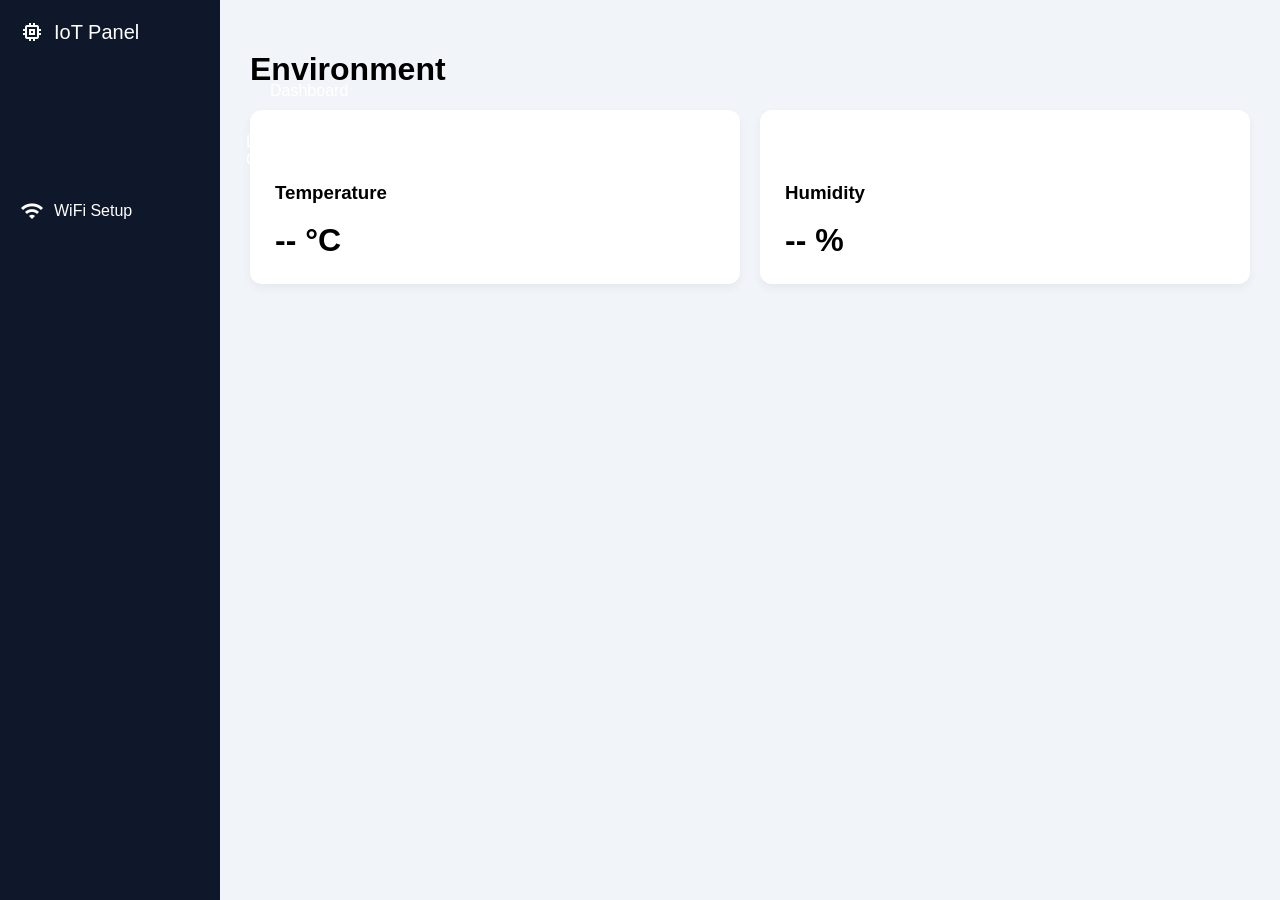
==== data/index.html @ d46a8eaa "basic folder prep" ====
<!DOCTYPE html>
<html lang="en">
<head>
    <meta charset="UTF-8">
    <meta name="viewport" content="width=device-width, initial-scale=1.0">
    <title>Index</title>

    <link rel="stylesheet" href="css/style.css">

    <link href="https://fonts.googleapis.com/icon?family=Material+Icons"
    rel="stylesheet">

</head>
<body>
    <div id="sidebar"></div>

<div class="content">

<h1>Environment</h1>

<div class="grid">

<div class="card">

<span class="material-icons">device_thermostat</span>

<h3>Temperature</h3>

<div id="temp" class="value">-- °C</div>

</div>

<div class="card">

<span class="material-icons">water_drop</span>

<h3>Humidity</h3>

<div id="hum" class="value">-- %</div>

</div>

</div>

</div>

<script src="js/include.js"></script>
<script src="js/dashboard.js"></script>
<script src="js/router.js"></script>
</body>
</html>
---- data/css/style.css ----
body{
margin:0;
font-family: 'Segoe UI', sans-serif;
background:#f1f5f9;
display:flex;
}

/* Sidebar */

.sidebar{
width:220px;
height:100vh;
background:#0f172a;
color:white;
position:fixed;
display:flex;
flex-direction:column;
}

.logo{
font-size:20px;
padding:20px;
display:flex;
align-items:center;
gap:10px;
}

.sidebar a{
display:flex;
align-items:center;
gap:10px;
padding:15px 20px;
text-decoration:none;
color:white;
}

.sidebar a:hover{
background:#1e293b;
}

/* Content */

.content{
margin-left:220px;
padding:30px;
width:100%;
}

/* Cards */

.grid{
display:grid;
grid-template-columns:repeat(auto-fit,minmax(200px,1fr));
gap:20px;
}

.card{
background:white;
padding:25px;
border-radius:12px;
box-shadow:0 4px 10px rgba(0,0,0,0.05);
}

.value{
font-size:32px;
font-weight:bold;
}

/* Buttons */

.btn{
padding:15px 30px;
border:none;
border-radius:8px;
cursor:pointer;
font-size:16px;
}

.on{
background:#22c55e;
color:white;
}

.off{
background:#ef4444;
color:white;
}

/* Form */

input{
width:100%;
padding:10px;
margin:10px 0;
border-radius:6px;
border:1px solid #ccc;
}
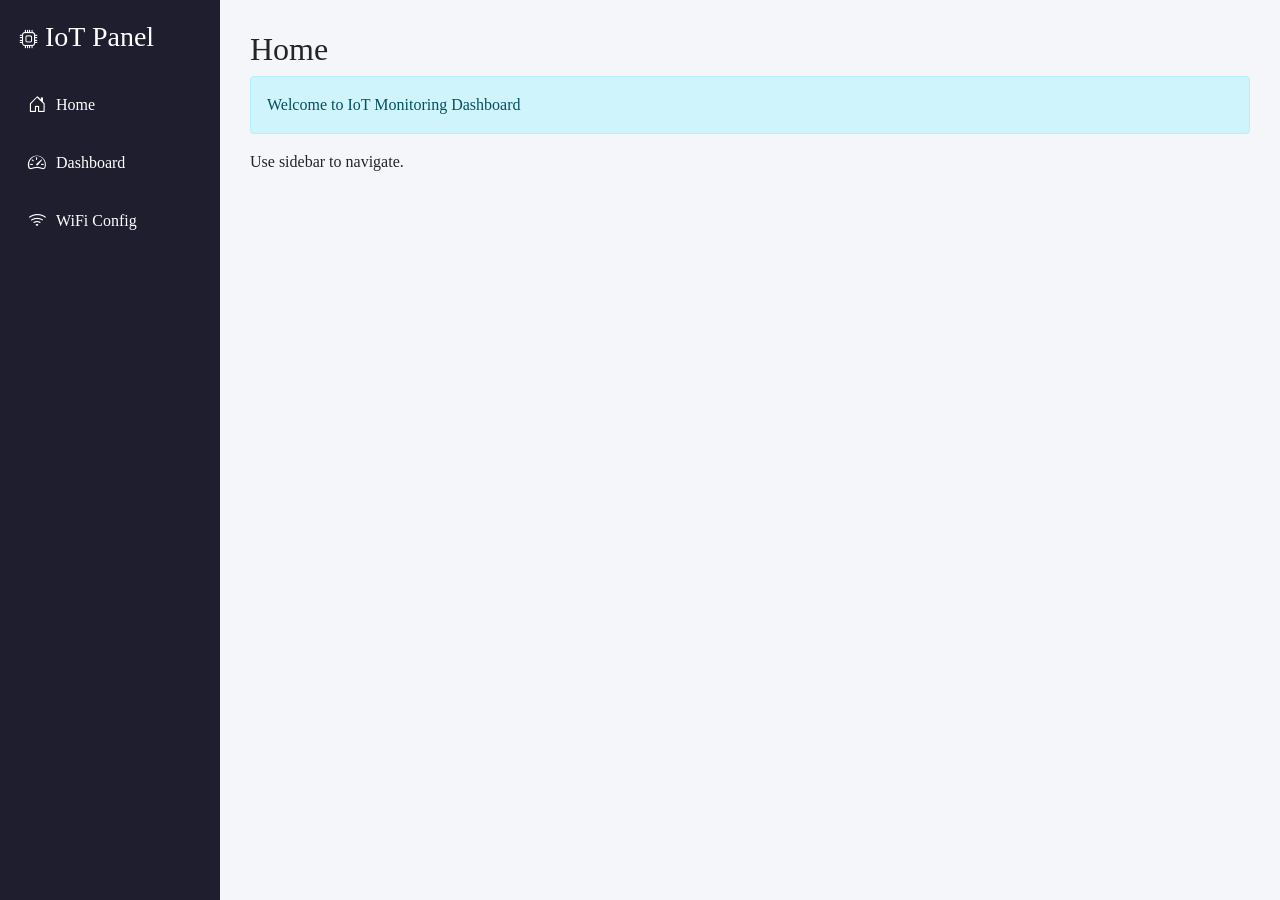
==== commit 351033eb: "update ui" ====
--- a/data/index.html
+++ b/data/index.html
@@ -3,49 +3,34 @@
 <head>
     <meta charset="UTF-8">
     <meta name="viewport" content="width=device-width, initial-scale=1.0">
-    <title>Index</title>
+    <title>Document</title>
 
-    <link rel="stylesheet" href="css/style.css">
-
-    <link href="https://fonts.googleapis.com/icon?family=Material+Icons"
-    rel="stylesheet">
+<link rel="stylesheet" href="css/bootstrap.min.css">
+<link rel="stylesheet" href="css/style.css">
+<link rel="stylesheet" href="https://cdn.jsdelivr.net/npm/bootstrap-icons@1.11.3/font/bootstrap-icons.css">
 
 </head>
 <body>
-    <div id="sidebar"></div>
+    
+<div class="wrapper">
 
-<div class="content">
+<div id="sidebar"></div>
 
-<h1>Environment</h1>
+<div class="content" id="content">
 
-<div class="grid">
-
-<div class="card">
-
-<span class="material-icons">device_thermostat</span>
-
-<h3>Temperature</h3>
-
-<div id="temp" class="value">-- °C</div>
-
-</div>
-
-<div class="card">
-
-<span class="material-icons">water_drop</span>
-
-<h3>Humidity</h3>
-
-<div id="hum" class="value">-- %</div>
+Loading...
 
 </div>
 
 </div>
 
-</div>
+<script src="js/sidebar.js"></script>
+<script src="js/router.js"></script>
+<script src="js/dashboard.js"></script>
 
-<script src="js/include.js"></script>
-<script src="js/dashboard.js"></script>
-<script src="js/router.js"></script>
+<script src="js/sensors.js"></script>
+<script src="js/devices.js"></script>
+<script src="js/wifi.js"></script>
+
 </body>
 </html>
--- a/data/css/style.css
+++ b/data/css/style.css
@@ -1,7 +1,10 @@
 body{
 margin:0;
-font-family: 'Segoe UI', sans-serif;
-background:#f1f5f9;
+font-family:Segoe UI;
+background:#f5f6fa;
+}
+
+.wrapper{
 display:flex;
 }
 
@@ -9,89 +12,121 @@
 
 .sidebar{
 width:220px;
+background:#1e1e2f;
 height:100vh;
-background:#0f172a;
 color:white;
-position:fixed;
-display:flex;
-flex-direction:column;
+padding:20px;
 }
 
-.logo{
-font-size:20px;
-padding:20px;
+.sidebar h3{
+margin-bottom:30px;
+}
+
+.sidebar ul{
+list-style:none;
+padding:0;
+}
+
+.sidebar li{
+margin:15px 0;
+}
+
+.sidebar a{
+color:white;
+text-decoration:none;
+}
+
+.sidebar a:hover{
+color:#0d6efd;
+}
+
+.sidebar a{
+color:white;
+text-decoration:none;
 display:flex;
 align-items:center;
 gap:10px;
-}
-
-.sidebar a{
-display:flex;
-align-items:center;
-gap:10px;
-padding:15px 20px;
-text-decoration:none;
-color:white;
+padding:8px;
+border-radius:6px;
 }
 
 .sidebar a:hover{
-background:#1e293b;
+background:#2a2a40;
+}
+
+.sidebar i{
+font-size:18px;
 }
 
 /* Content */
 
 .content{
-margin-left:220px;
+flex:1;
 padding:30px;
-width:100%;
 }
 
-/* Cards */
+/* Sensor cards */
 
-.grid{
-display:grid;
-grid-template-columns:repeat(auto-fit,minmax(200px,1fr));
-gap:20px;
+.sensor-card{
+background:white;
+padding:25px;
+border-radius:10px;
+box-shadow:0 2px 10px rgba(0,0,0,0.1);
+text-align:center;
 }
 
-.card{
-background:white;
-padding:25px;
-border-radius:12px;
-box-shadow:0 4px 10px rgba(0,0,0,0.05);
-}
-
-.value{
-font-size:32px;
+.sensor-value{
+font-size:40px;
 font-weight:bold;
 }
 
-/* Buttons */
-
-.btn{
-padding:15px 30px;
-border:none;
-border-radius:8px;
-cursor:pointer;
-font-size:16px;
+.sensor-title{
+color:gray;
 }
 
-.on{
-background:#22c55e;
-color:white;
+.sensor-title{
+color:gray;
+display:flex;
+align-items:center;
+gap:8px;
+font-weight:500;
 }
 
-.off{
-background:#ef4444;
-color:white;
+.sensor-title i{
+color:#0d6efd;
+font-size:18px;
 }
 
-/* Form */
+.wifi-card{
 
-input{
-width:100%;
-padding:10px;
-margin:10px 0;
-border-radius:6px;
-border:1px solid #ccc;
+background:white;
+
+padding:40px;
+
+margin-top:120px;
+
+border-radius:12px;
+
+box-shadow:0 10px 25px rgba(0,0,0,0.1);
+
+}
+
+.wifi-card h3{
+
+font-weight:600;
+
+}
+
+.form-control{
+
+height:45px;
+
+border-radius:8px;
+
+}
+
+.btn-primary{
+
+border-radius:8px;
+
 }
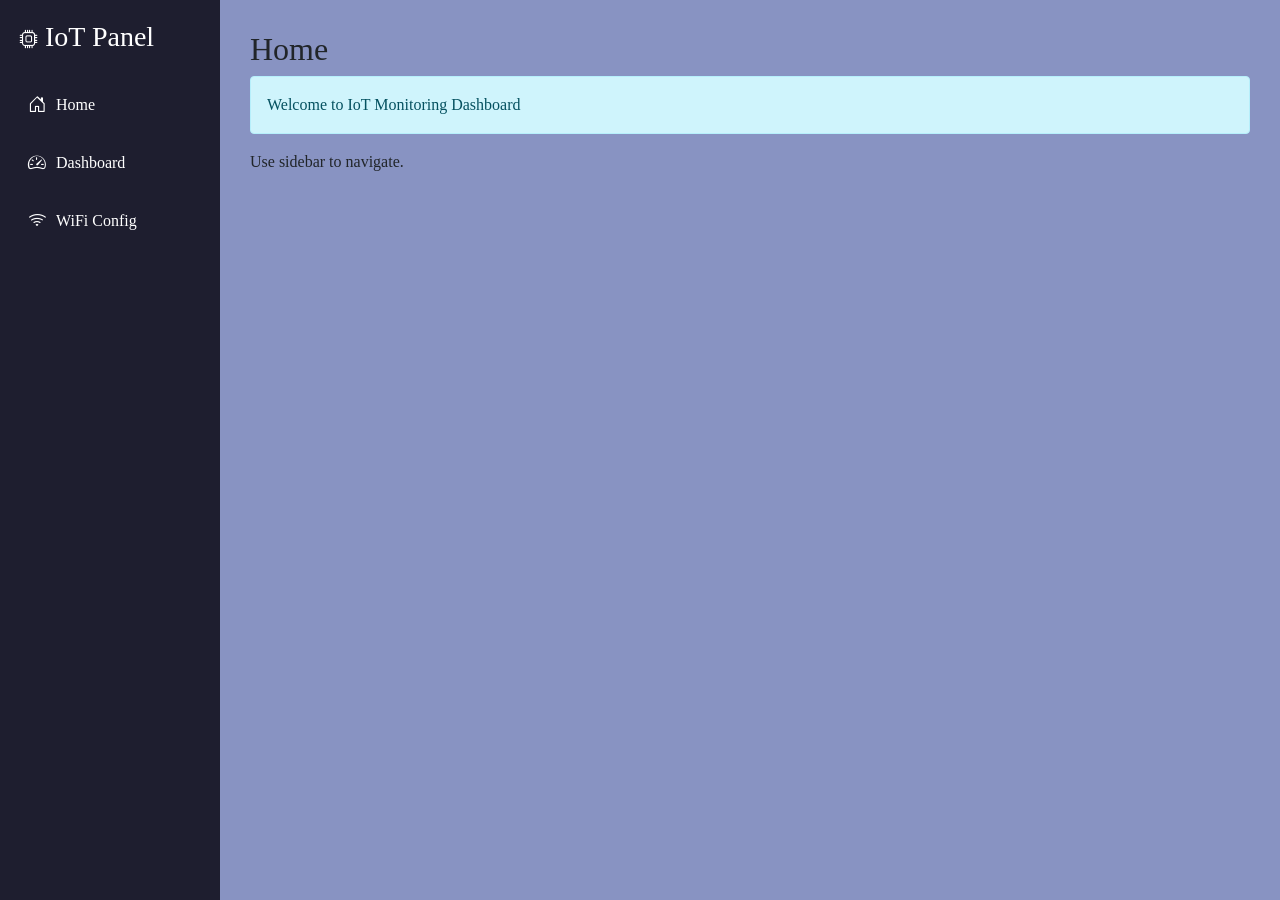
==== commit c312c4ad: "halfly done with ui, continuing with json file" ====
--- a/data/index.html
+++ b/data/index.html
@@ -3,7 +3,7 @@
 <head>
     <meta charset="UTF-8">
     <meta name="viewport" content="width=device-width, initial-scale=1.0">
-    <title>Document</title>
+    <title>IOT Dashboard 13/3</title>
 
 <link rel="stylesheet" href="css/bootstrap.min.css">
 <link rel="stylesheet" href="css/style.css">
@@ -24,13 +24,14 @@
 
 </div>
 
+<script src="js/script.js"></script>
 <script src="js/sidebar.js"></script>
 <script src="js/router.js"></script>
 <script src="js/dashboard.js"></script>
 
-<script src="js/sensors.js"></script>
-<script src="js/devices.js"></script>
+
 <script src="js/wifi.js"></script>
+
 
 </body>
 </html>
--- a/data/css/style.css
+++ b/data/css/style.css
@@ -1,7 +1,7 @@
 body{
 margin:0;
 font-family:Segoe UI;
-background:#f5f6fa;
+background:#8893c2;
 }
 
 .wrapper{
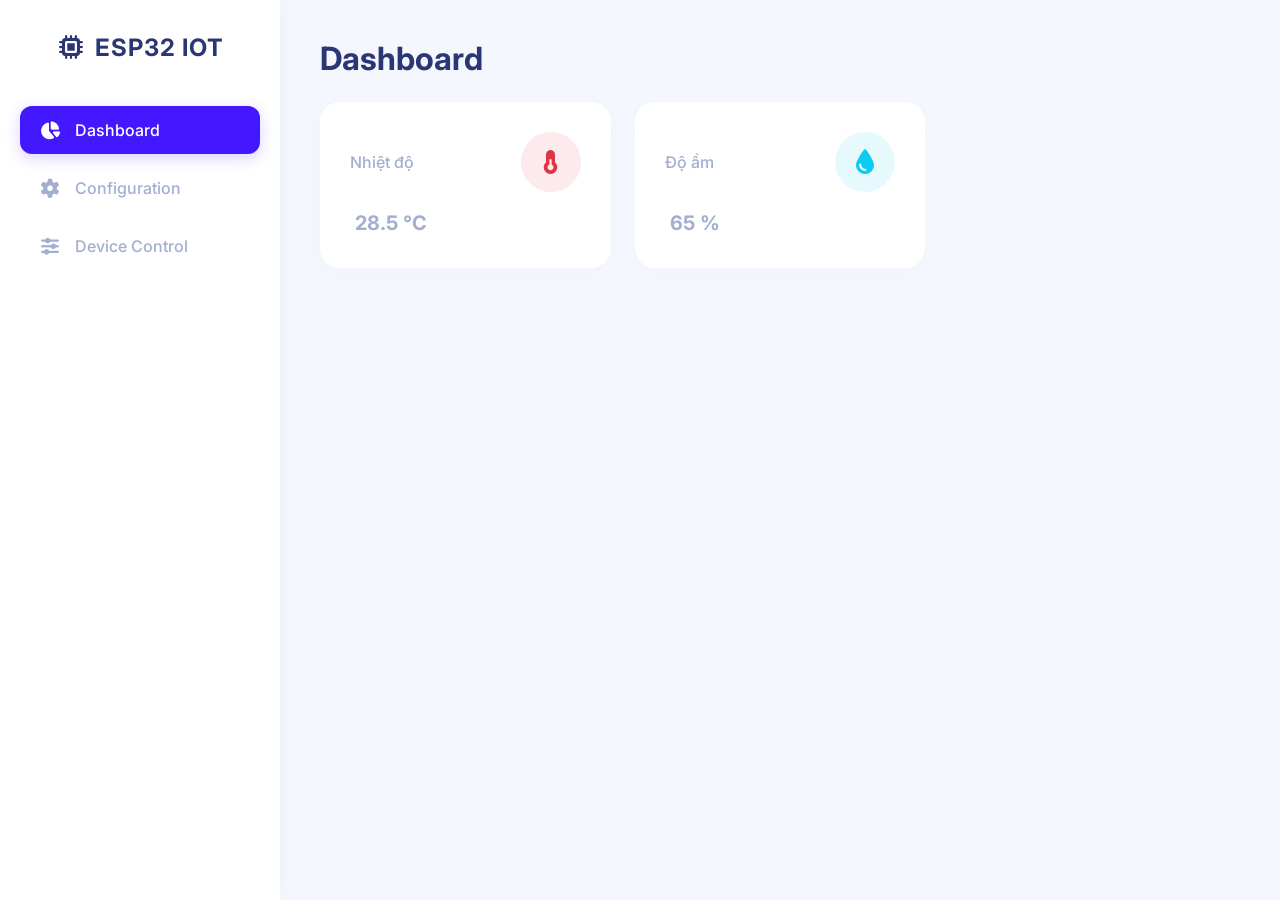
==== commit 8d40d252: "update ui" ====
--- a/data/index.html
+++ b/data/index.html
@@ -1,37 +1,102 @@
-<!DOCTYPE html>
-<html lang="en">
-<head>
-    <meta charset="UTF-8">
-    <meta name="viewport" content="width=device-width, initial-scale=1.0">
-    <title>IOT Dashboard 13/3</title>
+<!doctype html>
+<html lang="vi">
+  <head>
+    <meta charset="UTF-8" />
+    <meta name="viewport" content="width=device-width, initial-scale=1.0" />
+    <title>ESP32 Dashboard</title>
+    <!-- Bootstrap 5.3 CSS -->
+    <link href="css/bootstrap.css" rel="stylesheet" />
+    <!-- FontAwesome for icons -->
+    <link rel="stylesheet" href="css/all.min.css" />
+    <!-- Custom CSS -->
+    <link rel="stylesheet" href="css/style.css" />
+  </head>
+  <body>
+    <div class="wrapper">
+      <!-- Sidebar -->
+      <aside class="sidebar" id="sidebar">
+        <div class="sidebar-brand">
+          <i class="fa-solid fa-microchip me-2"></i>ESP32 IoT
+        </div>
+        <ul class="sidebar-nav">
+          <li>
+            <a href="index.html" class="active"
+              ><i class="fa-solid fa-chart-pie"></i> Dashboard</a
+            >
+          </li>
+          <li>
+            <a href="config.html"
+              ><i class="fa-solid fa-gear"></i> Configuration</a
+            >
+          </li>
+          <li>
+            <a href="control.html"
+              ><i class="fa-solid fa-sliders"></i> Device Control</a
+            >
+          </li>
+        </ul>
+      </aside>
 
-<link rel="stylesheet" href="css/bootstrap.min.css">
-<link rel="stylesheet" href="css/style.css">
-<link rel="stylesheet" href="https://cdn.jsdelivr.net/npm/bootstrap-icons@1.11.3/font/bootstrap-icons.css">
+      <!-- Main Content -->
+      <main class="main-content">
+        <div class="d-flex justify-content-between align-items-center mb-4">
+          <h1 class="page-title mb-0">Dashboard</h1>
+          <!-- Hamburger for mobile -->
+          <button
+            class="btn btn-primary d-md-none"
+            id="sidebarToggle"
+            type="button"
+            title="Toggle Sidebar"
+          >
+            <i class="fa-solid fa-bars"></i>
+          </button>
+        </div>
 
-</head>
-<body>
-    
-<div class="wrapper">
+        <div class="row g-4">
+          <!-- Temperature Card -->
+          <div class="col-md-6 col-xl-4">
+            <div class="custom-card">
+              <div
+                class="d-flex align-items-center justify-content-between mb-3"
+              >
+                <h5 class="card-title mb-0">Nhiệt độ</h5>
+                <div
+                  class="icon-shape bg-danger bg-opacity-10 text-danger rounded-circle"
+                >
+                  <i class="fa-solid fa-temperature-half fs-4"></i>
+                </div>
+              </div>
+              <div class="card-value">
+                <span id="temperature-value">28.5</span><span>°C</span>
+              </div>
+            </div>
+          </div>
 
-<div id="sidebar"></div>
+          <!-- Humidity Card -->
+          <div class="col-md-6 col-xl-4">
+            <div class="custom-card">
+              <div
+                class="d-flex align-items-center justify-content-between mb-3"
+              >
+                <h5 class="card-title mb-0">Độ ẩm</h5>
+                <div
+                  class="icon-shape bg-info bg-opacity-10 text-info rounded-circle"
+                >
+                  <i class="fa-solid fa-droplet fs-4"></i>
+                </div>
+              </div>
+              <div class="card-value">
+                <span id="humidity-value">65</span><span>%</span>
+              </div>
+            </div>
+          </div>
+        </div>
+      </main>
+    </div>
 
-<div class="content" id="content">
-
-Loading...
-
-</div>
-
-</div>
-
-<script src="js/script.js"></script>
-<script src="js/sidebar.js"></script>
-<script src="js/router.js"></script>
-<script src="js/dashboard.js"></script>
-
-
-<script src="js/wifi.js"></script>
-
-
-</body>
-</html>+    <!-- Bootstrap & Custom JS -->
+    <script src="js/bootstrap.bundle.min.js"></script>
+    <script src="js/script.js"></script>
+    <script src="js/dashboard.js"></script>
+  </body>
+</html>
--- a/data/css/style.css
+++ b/data/css/style.css
@@ -1,132 +1,207 @@
-body{
-margin:0;
-font-family:Segoe UI;
-background:#8893c2;
-}
-
-.wrapper{
-display:flex;
-}
-
-/* Sidebar */
-
-.sidebar{
-width:220px;
-background:#1e1e2f;
-height:100vh;
-color:white;
-padding:20px;
-}
-
-.sidebar h3{
-margin-bottom:30px;
-}
-
-.sidebar ul{
-list-style:none;
-padding:0;
-}
-
-.sidebar li{
-margin:15px 0;
-}
-
-.sidebar a{
-color:white;
-text-decoration:none;
-}
-
-.sidebar a:hover{
-color:#0d6efd;
-}
-
-.sidebar a{
-color:white;
-text-decoration:none;
-display:flex;
-align-items:center;
-gap:10px;
-padding:8px;
-border-radius:6px;
-}
-
-.sidebar a:hover{
-background:#2a2a40;
-}
-
-.sidebar i{
-font-size:18px;
-}
-
-/* Content */
-
-.content{
-flex:1;
-padding:30px;
-}
-
-/* Sensor cards */
-
-.sensor-card{
-background:white;
-padding:25px;
-border-radius:10px;
-box-shadow:0 2px 10px rgba(0,0,0,0.1);
-text-align:center;
-}
-
-.sensor-value{
-font-size:40px;
-font-weight:bold;
-}
-
-.sensor-title{
-color:gray;
-}
-
-.sensor-title{
-color:gray;
-display:flex;
-align-items:center;
-gap:8px;
-font-weight:500;
-}
-
-.sensor-title i{
-color:#0d6efd;
-font-size:18px;
-}
-
-.wifi-card{
-
-background:white;
-
-padding:40px;
-
-margin-top:120px;
-
-border-radius:12px;
-
-box-shadow:0 10px 25px rgba(0,0,0,0.1);
-
-}
-
-.wifi-card h3{
-
-font-weight:600;
-
-}
-
-.form-control{
-
-height:45px;
-
-border-radius:8px;
-
-}
-
-.btn-primary{
-
-border-radius:8px;
-
-}+@import url('https://fonts.googleapis.com/css2?family=Inter:wght@300;400;500;600;700&display=swap');
+
+:root {
+  --primary-color: #4318FF;
+  --secondary-color: #F4F7FE;
+  --text-main: #2B3674;
+  --text-muted: #A3AED0;
+  --sidebar-bg: #FFFFFF;
+  --card-bg: #FFFFFF;
+}
+
+body {
+  font-family: 'Inter', sans-serif;
+  background-color: var(--secondary-color);
+  color: var(--text-main);
+  margin: 0;
+  overflow-x: hidden;
+}
+
+/* Sidebar structure */
+.wrapper {
+  display: flex;
+  width: 100%;
+  min-height: 100vh;
+}
+
+.sidebar {
+  width: 280px;
+  background-color: var(--sidebar-bg);
+  height: 100vh;
+  box-shadow: 2px 0 20px rgba(0,0,0,0.03);
+  position: fixed;
+  left: 0;
+  top: 0;
+  z-index: 100;
+  padding: 30px 20px;
+  display: flex;
+  flex-direction: column;
+}
+
+.sidebar-brand {
+  font-size: 24px;
+  font-weight: 700;
+  color: var(--text-main);
+  margin-bottom: 40px;
+  text-align: center;
+  text-transform: uppercase;
+  letter-spacing: 1px;
+}
+
+.sidebar-nav {
+  list-style: none;
+  padding: 0;
+  margin: 0;
+}
+
+.sidebar-nav li {
+  margin-bottom: 10px;
+}
+
+.sidebar-nav a {
+  display: flex;
+  align-items: center;
+  padding: 12px 20px;
+  color: var(--text-muted);
+  text-decoration: none;
+  border-radius: 12px;
+  font-weight: 500;
+  transition: all 0.3s ease;
+}
+
+.sidebar-nav a:hover,
+.sidebar-nav a.active {
+  background-color: var(--primary-color);
+  color: #FFFFFF;
+  box-shadow: 0 4px 15px rgba(67, 24, 255, 0.2);
+}
+
+.sidebar-nav a i {
+  margin-right: 15px;
+  font-size: 18px;
+  width: 20px;
+  text-align: center;
+}
+
+/* Main Content */
+.main-content {
+  margin-left: 280px;
+  padding: 40px;
+  width: calc(100% - 280px);
+  min-height: 100vh;
+}
+
+@media (max-width: 768px) {
+  .sidebar {
+    transform: translateX(-100%);
+    transition: transform 0.3s ease;
+  }
+  .sidebar.show {
+    transform: translateX(0);
+  }
+  .main-content {
+    margin-left: 0;
+    width: 100%;
+    padding: 20px;
+  }
+}
+
+/* Cards */
+.custom-card {
+  background: var(--card-bg);
+  border-radius: 20px;
+  border: none;
+  box-shadow: 0px 4px 24px rgba(0, 0, 0, 0.02);
+  padding: 30px;
+  transition: transform 0.3s ease, box-shadow 0.3s ease;
+  height: 100%;
+}
+.custom-card:hover {
+  transform: translateY(-5px);
+  box-shadow: 0px 10px 30px rgba(0, 0, 0, 0.05);
+}
+
+.card-title {
+  color: var(--text-muted);
+  font-size: 16px;
+  font-weight: 500;
+  margin-bottom: 15px;
+}
+
+.card-value {
+  font-size: 48px;
+  font-weight: 700;
+  color: var(--text-main);
+  display: flex;
+  align-items: baseline;
+}
+
+.card-value span {
+  font-size: 20px;
+  margin-left: 5px;
+  color: var(--text-muted);
+}
+
+.icon-shape {
+  width: 60px;
+  height: 60px;
+  display: flex;
+  align-items: center;
+  justify-content: center;
+}
+
+/* Toggle Switch */
+.form-switch .form-check-input {
+  width: 3.5em;
+  height: 1.8em;
+  margin-top: 0;
+  background-color: #E0E5F2;
+  border-color: transparent;
+  background-image: url("data:image/svg+xml,%3csvg xmlns='http://www.w3.org/2000/svg' viewBox='-4 -4 8 8'%3e%3ccircle r='3' fill='%23fff'/%3e%3c/svg%3e");
+  cursor: pointer;
+}
+
+.form-switch .form-check-input:checked {
+  background-color: var(--primary-color);
+  border-color: var(--primary-color);
+}
+.form-switch .form-check-input:focus {
+  background-image: url("data:image/svg+xml,%3csvg xmlns='http://www.w3.org/2000/svg' viewBox='-4 -4 8 8'%3e%3ccircle r='3' fill='%23fff'/%3e%3c/svg%3e");
+  box-shadow: 0 0 0 0.25rem rgba(67, 24, 255, 0.25);
+}
+
+/* Forms */
+.form-control {
+  border-radius: 12px;
+  padding: 12px 20px;
+  border: 1px solid #E0E5F2;
+  color: var(--text-main);
+  background-color: #F4F7FE;
+  transition: all 0.3s ease;
+}
+.form-control:focus {
+  border-color: var(--primary-color);
+  box-shadow: 0 0 0 0.2rem rgba(67, 24, 255, 0.25);
+  background-color: #FFFFFF;
+}
+
+.btn-primary {
+  background-color: var(--primary-color);
+  border: none;
+  border-radius: 12px;
+  padding: 12px 20px;
+  font-weight: 600;
+  transition: all 0.3s ease;
+}
+.btn-primary:hover {
+  background-color: #3311cc;
+  transform: translateY(-2px);
+  box-shadow: 0 4px 15px rgba(67, 24, 255, 0.3);
+}
+
+.page-title {
+  font-size: 32px;
+  font-weight: 700;
+  margin-bottom: 30px;
+  color: var(--text-main);
+}
